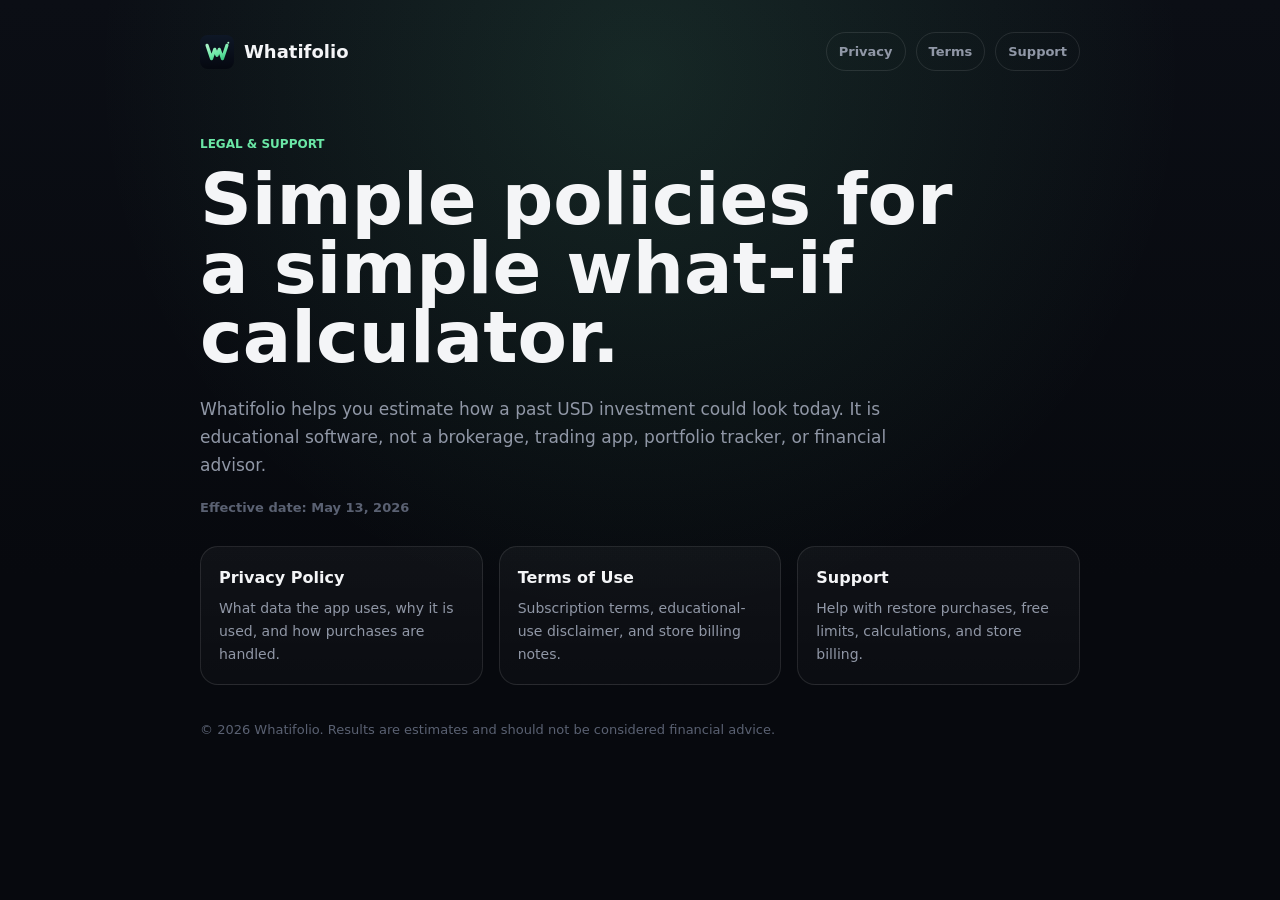
==== index.html @ f836e3ef "Add Whatifolio legal pages" ====
<!doctype html>
<html lang="en">
  <head>
    <meta charset="utf-8" />
    <meta name="viewport" content="width=device-width, initial-scale=1" />
    <title>Whatifolio Legal & Support</title>
    <meta
      name="description"
      content="Privacy Policy, Terms of Use, and Support information for Whatifolio."
    />
    <link rel="stylesheet" href="./styles.css" />
  </head>
  <body>
    <main class="page">
      <header class="topbar">
        <a class="brand" href="./index.html" aria-label="Whatifolio home">
          <svg class="mark" viewBox="0 0 1024 1024" role="img" aria-label="Whatifolio">
            <defs>
              <linearGradient id="bg" x1="0" y1="0" x2="0" y2="1">
                <stop offset="0%" stop-color="#0E1726" />
                <stop offset="100%" stop-color="#050810" />
              </linearGradient>
              <linearGradient id="mint" x1="0.2" y1="0" x2="0.8" y2="1">
                <stop offset="0%" stop-color="#A5F2C7" />
                <stop offset="60%" stop-color="#6BE7A6" />
                <stop offset="100%" stop-color="#3FCB85" />
              </linearGradient>
            </defs>
            <rect width="1024" height="1024" rx="230" fill="url(#bg)" />
            <path
              d="M212 312 L348 712 L444 432 L512 612 L580 432 L676 712 L812 312"
              fill="none"
              stroke="url(#mint)"
              stroke-width="96"
              stroke-linecap="round"
              stroke-linejoin="round"
            />
            <circle cx="852" cy="232" r="30" fill="#A5F2C7" />
          </svg>
          <span>Whatifolio</span>
        </a>
        <nav class="nav" aria-label="Legal navigation">
          <a href="./privacy.html">Privacy</a>
          <a href="./terms.html">Terms</a>
          <a href="./support.html">Support</a>
        </nav>
      </header>

      <section class="hero">
        <p class="eyebrow">Legal & support</p>
        <h1>Simple policies for a simple what-if calculator.</h1>
        <p class="summary">
          Whatifolio helps you estimate how a past USD investment could look today. It is educational software, not a
          brokerage, trading app, portfolio tracker, or financial advisor.
        </p>
        <p class="meta">Effective date: May 13, 2026</p>
      </section>

      <section class="grid" aria-label="Documents">
        <a class="card" href="./privacy.html">
          <strong>Privacy Policy</strong>
          <span>What data the app uses, why it is used, and how purchases are handled.</span>
        </a>
        <a class="card" href="./terms.html">
          <strong>Terms of Use</strong>
          <span>Subscription terms, educational-use disclaimer, and store billing notes.</span>
        </a>
        <a class="card" href="./support.html">
          <strong>Support</strong>
          <span>Help with restore purchases, free limits, calculations, and store billing.</span>
        </a>
      </section>

      <footer class="footer">
        © 2026 Whatifolio. Results are estimates and should not be considered financial advice.
      </footer>
    </main>
  </body>
</html>
---- styles.css ----
:root {
  color-scheme: dark;
  --background: #07090e;
  --background-raised: #0b0e15;
  --card: #13161f;
  --card-highlight: #191d27;
  --border: rgba(255, 255, 255, 0.1);
  --text: #f4f5f7;
  --muted: #9097a6;
  --faint: #5a6172;
  --accent: #6be7a6;
  --accent-deep: #3fcb85;
  --accent-soft: rgba(107, 231, 166, 0.12);
}

* {
  box-sizing: border-box;
}

body {
  background:
    radial-gradient(circle at 50% 8%, rgba(107, 231, 166, 0.12), rgba(107, 231, 166, 0) 34rem),
    linear-gradient(180deg, var(--background-raised), var(--background) 36rem);
  color: var(--text);
  font-family: Inter, ui-sans-serif, system-ui, -apple-system, BlinkMacSystemFont, "Segoe UI", sans-serif;
  line-height: 1.65;
  margin: 0;
  min-height: 100vh;
}

a {
  color: var(--accent);
  text-decoration: none;
}

a:hover {
  text-decoration: underline;
}

.page {
  margin: 0 auto;
  max-width: 920px;
  padding: 32px 20px 56px;
}

.topbar {
  align-items: center;
  display: flex;
  gap: 16px;
  justify-content: space-between;
  margin-bottom: 64px;
}

.brand {
  align-items: center;
  color: var(--text);
  display: inline-flex;
  font-size: 18px;
  font-weight: 800;
  gap: 10px;
  letter-spacing: 0;
}

.mark {
  height: 34px;
  width: 34px;
}

.nav {
  display: flex;
  flex-wrap: wrap;
  gap: 10px;
  justify-content: flex-end;
}

.nav a {
  border: 1px solid var(--border);
  border-radius: 999px;
  color: var(--muted);
  font-size: 13px;
  font-weight: 800;
  padding: 8px 12px;
}

.nav a.active,
.nav a:hover {
  background: var(--accent-soft);
  border-color: rgba(107, 231, 166, 0.34);
  color: var(--accent);
  text-decoration: none;
}

.hero {
  margin-bottom: 28px;
}

.eyebrow {
  color: var(--accent);
  font-size: 12px;
  font-weight: 900;
  letter-spacing: 0;
  margin: 0 0 10px;
  text-transform: uppercase;
}

h1 {
  font-size: clamp(36px, 8vw, 72px);
  line-height: 0.96;
  margin: 0;
  max-width: 760px;
}

.summary {
  color: var(--muted);
  font-size: 17px;
  margin: 22px 0 0;
  max-width: 720px;
}

.meta {
  color: var(--faint);
  font-size: 13px;
  font-weight: 700;
  margin-top: 18px;
}

.grid {
  display: grid;
  gap: 16px;
  grid-template-columns: repeat(3, minmax(0, 1fr));
  margin-top: 28px;
}

.card,
.section {
  background: linear-gradient(180deg, rgba(255, 255, 255, 0.04), rgba(255, 255, 255, 0.02));
  border: 1px solid var(--border);
  border-radius: 18px;
}

.card {
  color: var(--text);
  display: block;
  padding: 18px;
}

.card strong {
  display: block;
  font-size: 16px;
  margin-bottom: 5px;
}

.card span {
  color: var(--muted);
  display: block;
  font-size: 14px;
}

.section {
  margin-top: 18px;
  padding: 24px;
}

h2 {
  font-size: 22px;
  line-height: 1.2;
  margin: 0 0 10px;
}

h3 {
  font-size: 16px;
  margin: 22px 0 6px;
}

p,
li {
  color: var(--muted);
}

ul {
  margin: 10px 0 0;
  padding-left: 22px;
}

.notice {
  background: var(--accent-soft);
  border: 1px solid rgba(107, 231, 166, 0.22);
  border-radius: 16px;
  color: var(--text);
  margin-top: 18px;
  padding: 16px;
}

.footer {
  color: var(--faint);
  font-size: 13px;
  margin-top: 34px;
}

@media (max-width: 720px) {
  .topbar {
    align-items: flex-start;
    flex-direction: column;
    margin-bottom: 44px;
  }

  .nav {
    justify-content: flex-start;
  }

  .grid {
    grid-template-columns: 1fr;
  }
}
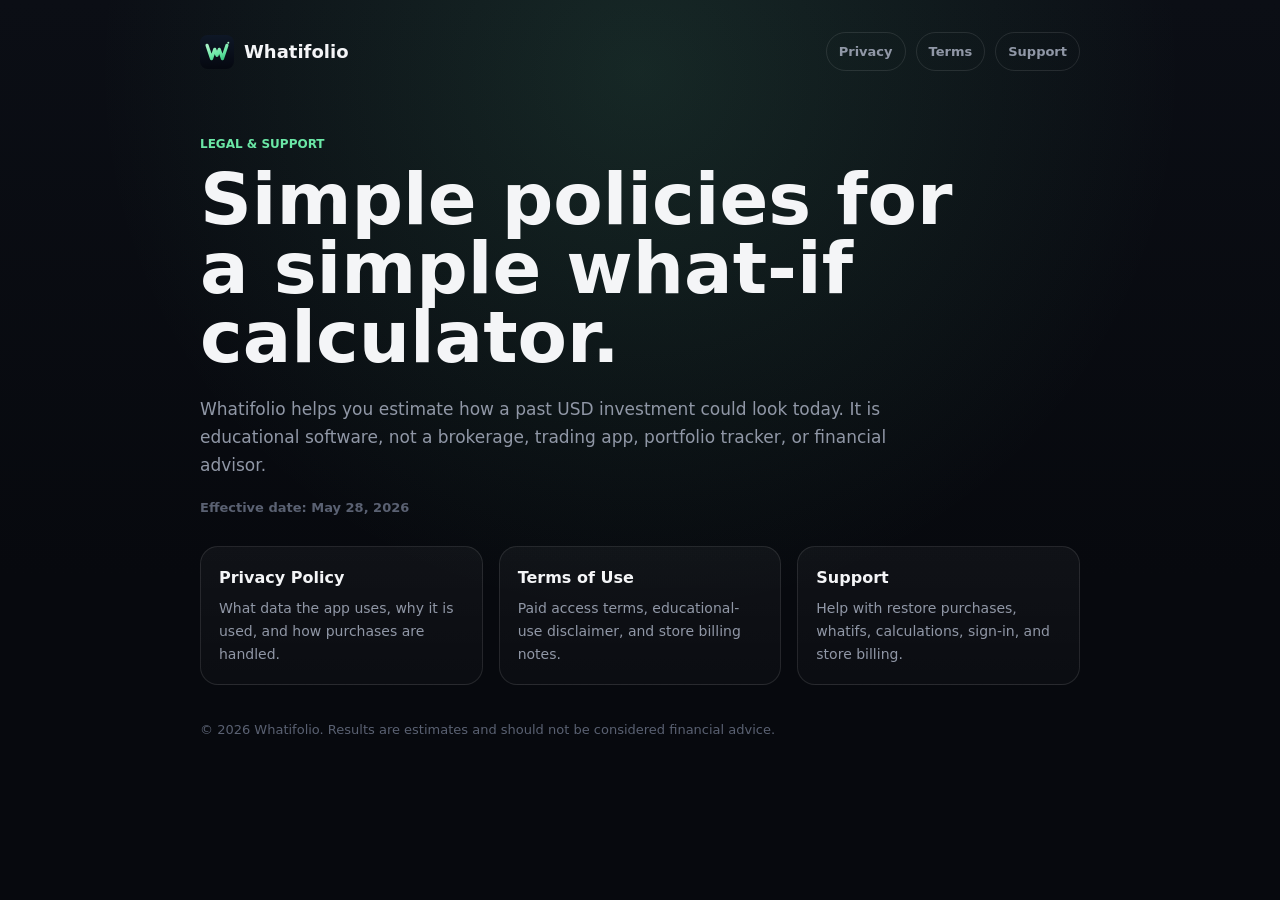
==== commit 9dca4530: "Update legal pages for whatifs purchases" ====
--- a/index.html
+++ b/index.html
@@ -53,7 +53,7 @@
           Whatifolio helps you estimate how a past USD investment could look today. It is educational software, not a
           brokerage, trading app, portfolio tracker, or financial advisor.
         </p>
-        <p class="meta">Effective date: May 13, 2026</p>
+        <p class="meta">Effective date: May 28, 2026</p>
       </section>
 
       <section class="grid" aria-label="Documents">
@@ -63,11 +63,11 @@
         </a>
         <a class="card" href="./terms.html">
           <strong>Terms of Use</strong>
-          <span>Subscription terms, educational-use disclaimer, and store billing notes.</span>
+          <span>Paid access terms, educational-use disclaimer, and store billing notes.</span>
         </a>
         <a class="card" href="./support.html">
           <strong>Support</strong>
-          <span>Help with restore purchases, free limits, calculations, and store billing.</span>
+          <span>Help with restore purchases, whatifs, calculations, sign-in, and store billing.</span>
         </a>
       </section>
 
--- a/styles.css
+++ b/styles.css
@@ -30,6 +30,7 @@
 
 a {
   color: var(--accent);
+  overflow-wrap: anywhere;
   text-decoration: none;
 }
 
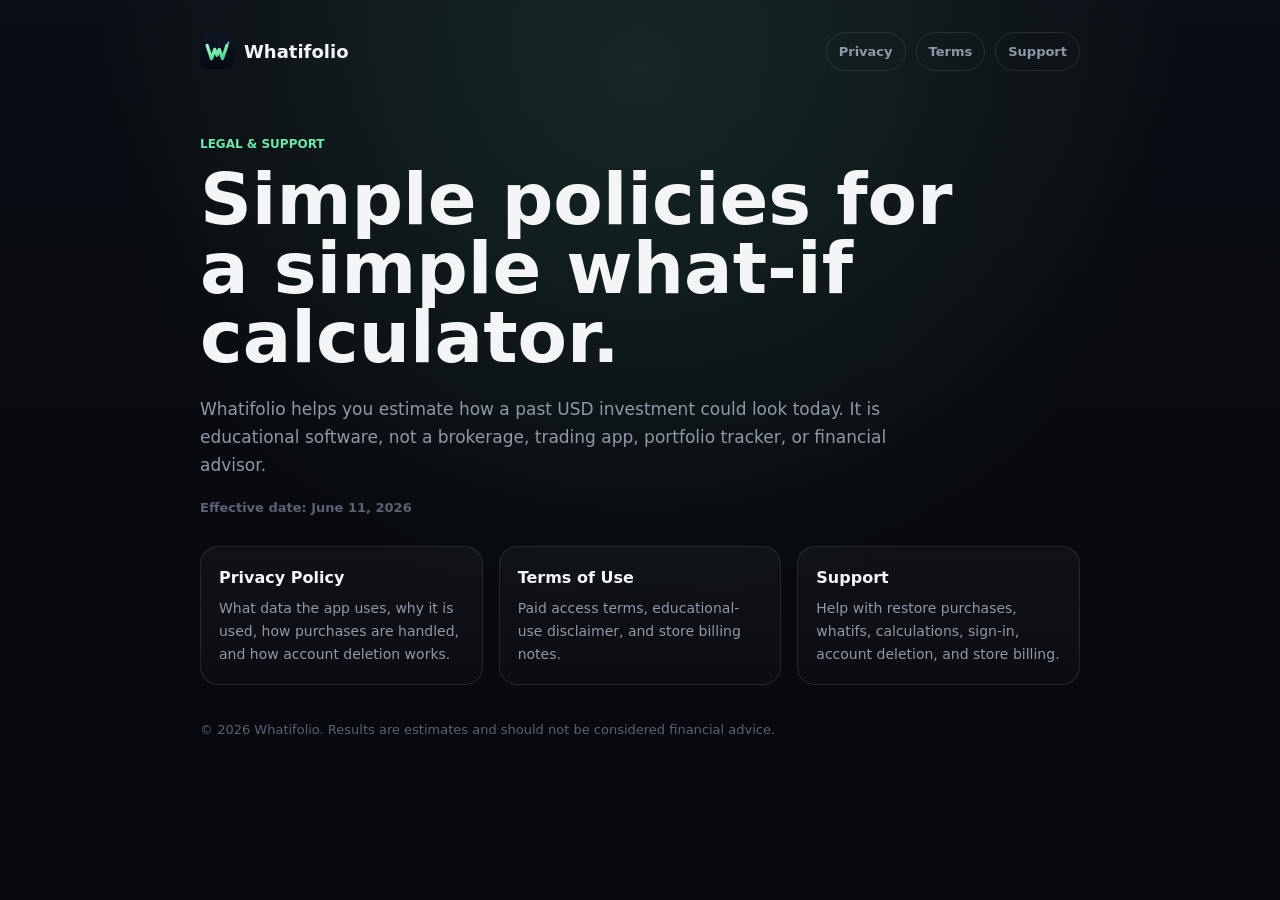
==== commit 6b47bd6c: "Align legal pages with account deletion policy" ====
--- a/index.html
+++ b/index.html
@@ -53,13 +53,13 @@
           Whatifolio helps you estimate how a past USD investment could look today. It is educational software, not a
           brokerage, trading app, portfolio tracker, or financial advisor.
         </p>
-        <p class="meta">Effective date: May 28, 2026</p>
+        <p class="meta">Effective date: June 11, 2026</p>
       </section>
 
       <section class="grid" aria-label="Documents">
         <a class="card" href="./privacy.html">
           <strong>Privacy Policy</strong>
-          <span>What data the app uses, why it is used, and how purchases are handled.</span>
+          <span>What data the app uses, why it is used, how purchases are handled, and how account deletion works.</span>
         </a>
         <a class="card" href="./terms.html">
           <strong>Terms of Use</strong>
@@ -67,7 +67,7 @@
         </a>
         <a class="card" href="./support.html">
           <strong>Support</strong>
-          <span>Help with restore purchases, whatifs, calculations, sign-in, and store billing.</span>
+          <span>Help with restore purchases, whatifs, calculations, sign-in, account deletion, and store billing.</span>
         </a>
       </section>
 
